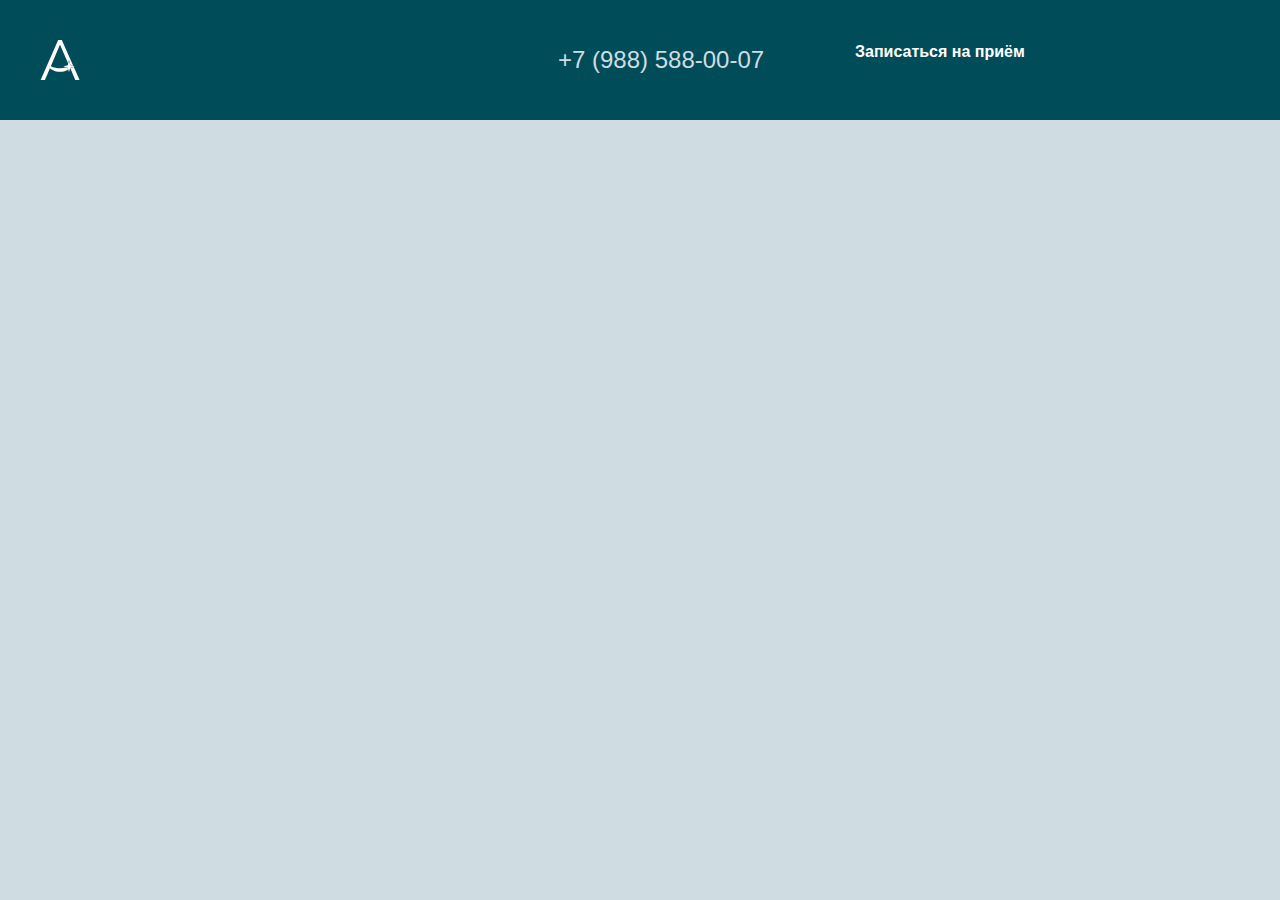
==== pages/index.html @ 353e7855 "1" ====
<!DOCTYPE html>
<html lang="ru">
<head>
    <meta charset="UTF-8">
    <meta http-equiv="X-UA-Compatible" content="IE=edge">
    <meta name="viewport" content="width=device-width, initial-scale=1.0">
    <title>Стоматология А - Главная</title>
    <link rel="stylesheet" href="style.css">
</head>
<body>
    <header>
        <div class="header__top"><!--level-one-->
            <a class="header-logo" href="#">
                <img src="svg/white_logo.svg" width="40px" height="40px" alt="Стоматология А">
            </a>
            <a class="phone-number" href="tel:+79885880007">+7 (988) 588-00-07</a>
            <button class="zapis zapis--primary">Записаться на приём</button>
        </div>
    </header>
</body>
</html>
---- pages/style.css ----
body{
    background-color: #CFDCE2;
}

.header__top{
    position: absolute;
    height: 120px;
    top: 0px;
    left: 0px;
    right: 0px;
    background-color: #004C59;
}

.header-logo{
    position: absolute;
    width: 40px;
    height: 40px;
    left: 40px;
    top: calc(50% - 40px/2);
}

.phone-number{
    position: absolute;
    width: 235px;
    height: 18px;
    left: 558px;
    top: 51px;

    font-family: 'Raleway', sans-serif;
    font-style: normal;
    font-weight: 400;
    font-size: 24px;
    line-height: 30px;

    leading-trim: both;
    text-edge: cap;
    display: flex;
    align-items: center;
    text-align: center;
    text-decoration: none;

    font-feature-settings: 'pnum' on, 'lnum' on;

    color: #CFDCE2;
}

.zapis {
    font-family: "Raleway", sans-serif;
    font-weight: 600;
    font-size: 16px;
    color: #fff;
    border: none;
    border-radius: 5px;
    cursor: pointer;
    padding: 15px 30px;
    transition: all 0.3s ease;
  }
  .zapis--primary {
    background-color: #004C59;
  }
  .zapis--primary:hover {
    background-color: #A3C4BC;
  }
  .zapis--primary:focus {
    outline: none;
    box-shadow: 0px 0px 0px 2px #BFD7B5;
  }
  .zapis--primary:active {
    background-color: #E7EFC5;
  }
  .zapis--primary:disabled {
    background-color: #F2DDA4;
    cursor: not-allowed;
  }
  @media screen and (max-width: 768px) {
    .zapis {
      font-size: 14px;
      padding: 10px 20px;
    }
  }
  @media screen and (max-width: 480px) {
    .zapis {
      font-size: 12px;
      padding: 8px 16px;
    }
  }
  .zapis--primary {
    margin-left: 825px;
    margin-top: 28px;
  }
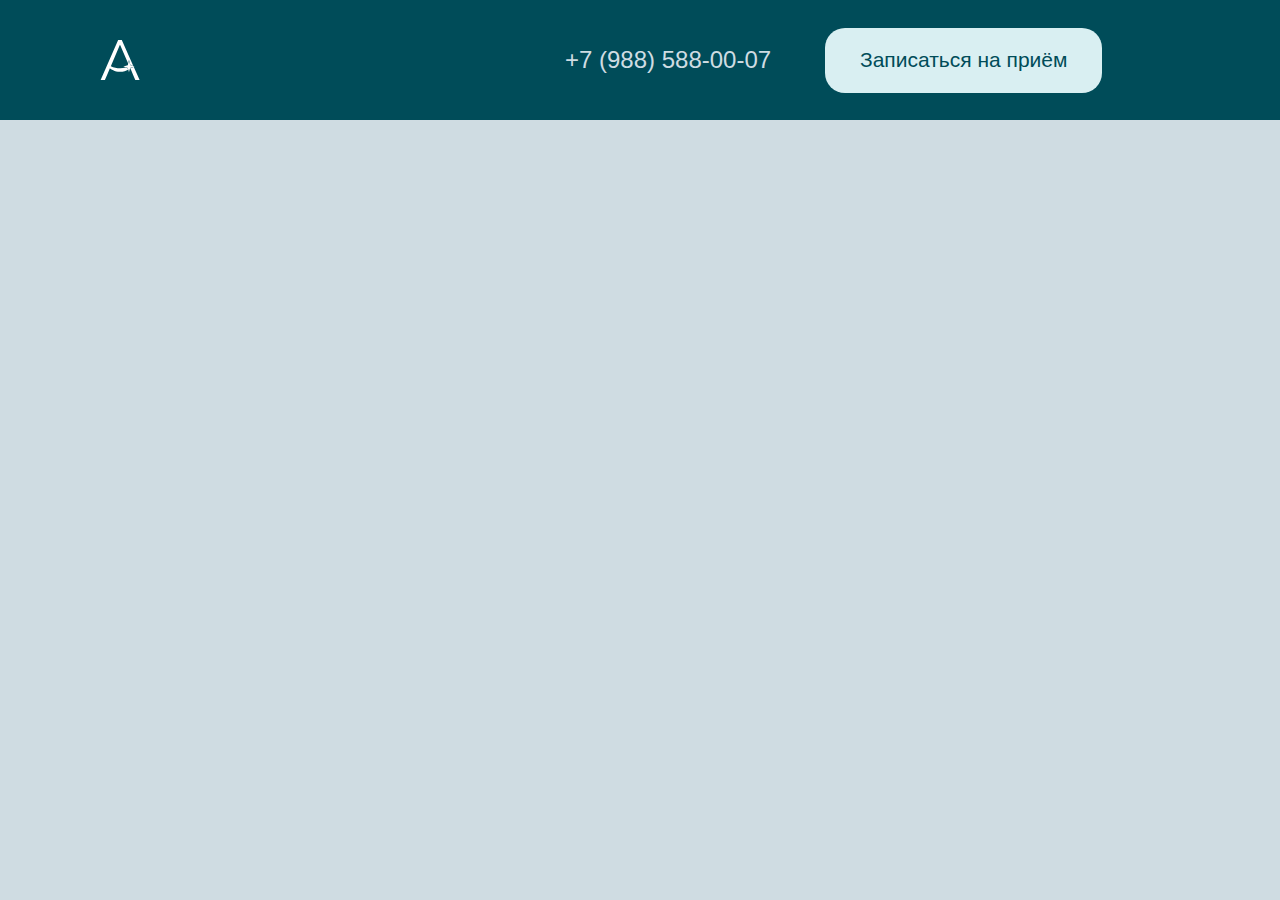
==== commit 7b1ab022: "Исправление хедера" ====
--- a/pages/index.html
+++ b/pages/index.html
@@ -1,21 +1,25 @@
-<!DOCTYPE html>
-<html lang="ru">
-<head>
-    <meta charset="UTF-8">
-    <meta http-equiv="X-UA-Compatible" content="IE=edge">
-    <meta name="viewport" content="width=device-width, initial-scale=1.0">
-    <title>Стоматология А - Главная</title>
-    <link rel="stylesheet" href="style.css">
-</head>
-<body>
-    <header>
-        <div class="header__top"><!--level-one-->
-            <a class="header-logo" href="#">
-                <img src="svg/white_logo.svg" width="40px" height="40px" alt="Стоматология А">
-            </a>
-            <a class="phone-number" href="tel:+79885880007">+7 (988) 588-00-07</a>
-            <button class="zapis zapis--primary">Записаться на приём</button>
-        </div>
-    </header>
-</body>
+<!DOCTYPE html>
+<html lang="ru">
+<head>
+    <meta charset="UTF-8">
+    <meta http-equiv="X-UA-Compatible" content="IE=edge">
+    <meta name="viewport" content="width=device-width, initial-scale=1.0">
+    <title>Стоматология А - Главная</title>
+    <link rel="stylesheet" href="style.css">
+</head>
+<body>
+    <header>
+        <div class="header__top"><!--level-one-->
+            <div class="container">
+                <div class="light_a">
+                    <a class="header-logo" href="#">
+                        <img src="svg/white_logo.svg" width="40px" height="40px" alt="Стоматология А">
+                    </a>
+                </div>
+                <a class="phone-number" href="tel:+79885880007">+7 (988) 588-00-07</a>
+                <button class="zapis zapis--primary">Записаться на приём</button>
+            </div>
+        </div>
+    </header>
+</body>
 </html>--- a/pages/style.css
+++ b/pages/style.css
@@ -1,90 +1,101 @@
-body{
-    background-color: #CFDCE2;
-}
-
-.header__top{
-    position: absolute;
-    height: 120px;
-    top: 0px;
-    left: 0px;
-    right: 0px;
-    background-color: #004C59;
-}
-
-.header-logo{
-    position: absolute;
-    width: 40px;
-    height: 40px;
-    left: 40px;
-    top: calc(50% - 40px/2);
-}
-
-.phone-number{
-    position: absolute;
-    width: 235px;
-    height: 18px;
-    left: 558px;
-    top: 51px;
-
-    font-family: 'Raleway', sans-serif;
-    font-style: normal;
-    font-weight: 400;
-    font-size: 24px;
-    line-height: 30px;
-
-    leading-trim: both;
-    text-edge: cap;
-    display: flex;
-    align-items: center;
-    text-align: center;
-    text-decoration: none;
-
-    font-feature-settings: 'pnum' on, 'lnum' on;
-
-    color: #CFDCE2;
-}
-
-.zapis {
-    font-family: "Raleway", sans-serif;
-    font-weight: 600;
-    font-size: 16px;
-    color: #fff;
-    border: none;
-    border-radius: 5px;
-    cursor: pointer;
-    padding: 15px 30px;
-    transition: all 0.3s ease;
-  }
-  .zapis--primary {
-    background-color: #004C59;
-  }
-  .zapis--primary:hover {
-    background-color: #A3C4BC;
-  }
-  .zapis--primary:focus {
-    outline: none;
-    box-shadow: 0px 0px 0px 2px #BFD7B5;
-  }
-  .zapis--primary:active {
-    background-color: #E7EFC5;
-  }
-  .zapis--primary:disabled {
-    background-color: #F2DDA4;
-    cursor: not-allowed;
-  }
-  @media screen and (max-width: 768px) {
-    .zapis {
-      font-size: 14px;
-      padding: 10px 20px;
-    }
-  }
-  @media screen and (max-width: 480px) {
-    .zapis {
-      font-size: 12px;
-      padding: 8px 16px;
-    }
-  }
-  .zapis--primary {
-    margin-left: 825px;
-    margin-top: 28px;
-  }+body{
+    background-color: #CFDCE2;
+}
+
+.header__top{
+    display: flex;
+    position: absolute;
+    height: 120px;
+    top: 0px;
+    left: 0px;
+    right: 0px;
+    background-color: #004C59;
+}
+
+.container{
+  display: flex;
+  align-items: center;
+}
+
+.header-logo{
+  display: block;
+  height: 40px;
+  width: 40px;
+}
+
+.light_a{
+    position: absolute;
+    width: 40px;
+    height: 40px;
+    left: 100px;
+    top: calc(50% - 40px/2);
+}
+
+.phone-number{
+    position: absolute;
+    width: 235px;
+    height: 18px;
+    left: 565px;
+
+    font-family: 'Raleway', sans-serif;
+    font-style: normal;
+    font-weight: 300;
+    font-size: 24px;
+
+    display: flex;
+    align-items: center;
+    text-align: center;
+    text-decoration: none;
+
+    font-feature-settings: 'pnum' on, 'lnum' on;
+
+    color: #CFDCE2;
+}
+
+.zapis {
+    display: flex;
+    align-items: center;
+    font-family: "Raleway", sans-serif;
+    font-weight: 500;
+    font-size: 21px;
+    color: #004C59;
+    border: none;
+    border-radius: 20px;
+    cursor: pointer;
+    padding: 15px 35px;
+    transition: all 0.3s ease;
+  }
+
+  .zapis--primary {
+    margin-left: 825px;
+    height: 65px;
+  }
+  .zapis--primary {
+    background-color: #D9EFF2;
+  }
+  .zapis--primary:hover {
+    background-color: #A3C4BC;
+  }
+  .zapis--primary:focus {
+    outline: none;
+    box-shadow: 0px 0px 0px 2px #BFD7B5;
+  }
+  .zapis--primary:active {
+    background-color: #E7EFC5;
+  }
+  .zapis--primary:disabled {
+    background-color: #F2DDA4;
+    cursor: not-allowed;
+  }
+  @media screen and (max-width: 768px) {
+    .zapis {
+      font-size: 14px;
+      padding: 10px 20px;
+    }
+  }
+  @media screen and (max-width: 480px) {
+    .zapis {
+      font-size: 12px;
+      padding: 8px 16px;
+    }
+  }
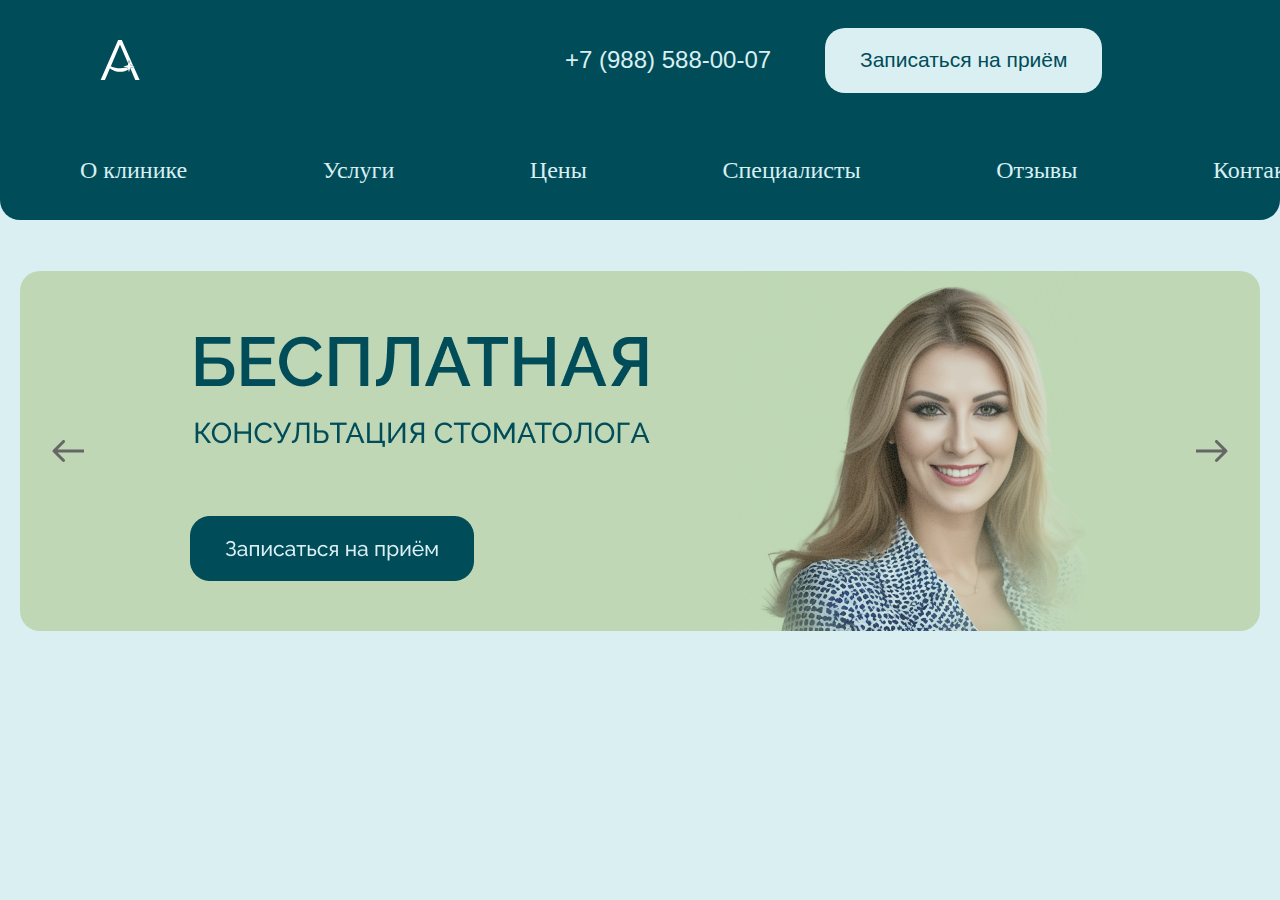
==== commit 7a0950fe: "Слайдер" ====
--- a/pages/index.html
+++ b/pages/index.html
@@ -9,7 +9,7 @@
 </head>
 <body>
     <header>
-        <div class="header__top"><!--level-one-->
+        <div class="header__top">
             <div class="container">
                 <div class="light_a">
                     <a class="header-logo" href="#">
@@ -20,6 +20,37 @@
                 <button class="zapis zapis--primary">Записаться на приём</button>
             </div>
         </div>
+        <div class="header__bottom">
+            <div class="container__bottom">
+                <div class="header__nav">
+                    <ul class="header__ul">
+                        <li class="header__li"><a class="a__header" href="#">О клинике</a></li>
+                        <li class="header__li"><a class="a__header" href="#">Услуги</a></li>
+                        <li class="header__li"><a class="a__header" href="#">Цены</a></li>
+                        <li class="header__li"><a class="a__header" href="#">Специалисты</a></li>
+                        <li class="header__li"><a class="a__header" href="#">Отзывы</a></li>
+                        <li class="header__li"><a class="a__header" href="#">Контакты</a></li>
+                      </ul>
+                </div>
+            </div>
+        </div>
     </header>
+
+    <div class="slider">
+        <div class="slider__img"></div>
+        <button class="slider__arrow slider__arrow--left">
+          <img src="svg/arrow.svg" width="32" height="24" alt="Previous slide">
+        </button>
+
+        <div class="slider__content">
+            <a class="a_slider__img" href="">
+                <img src="img/Slider-img1.png" alt="">
+            </a>
+          </div>
+
+        <button class="slider__arrow slider__arrow--right">
+          <img src="svg/arrow.svg" width="32" height="24" alt="Next slide">
+        </button>
+      </div>
 </body>
 </html>--- a/pages/style.css
+++ b/pages/style.css
@@ -1,5 +1,9 @@
 body{
-    background-color: #CFDCE2;
+    background-color: #D9EFF2;
+}
+
+header{
+  
 }
 
 .header__top{
@@ -9,7 +13,10 @@
     top: 0px;
     left: 0px;
     right: 0px;
+    flex-direction: column;
+    justify-content: center;
     background-color: #004C59;
+    z-index: 1;
 }
 
 .container{
@@ -49,11 +56,12 @@
 
     font-feature-settings: 'pnum' on, 'lnum' on;
 
-    color: #CFDCE2;
+    color: #D9EFF2;
 }
 
 .zapis {
     display: flex;
+    flex-wrap: nowrap;
     align-items: center;
     font-family: "Raleway", sans-serif;
     font-weight: 500;
@@ -99,3 +107,92 @@
       padding: 8px 16px;
     }
   }
+
+.header__bottom{
+  display: flex;
+  position: absolute;
+  height: 100px;
+  top: 120px;
+  left: 0px;
+  right: 0px;
+  flex-direction: column;
+  justify-content: center;
+  z-index: 1;
+
+  background: #004C59;
+  border-radius: 0px 0px 20px 20px;
+}
+
+.container__bottom{
+  position: absolute;
+  width: 1232px;
+  left: 80px;
+}
+
+.header__nav{
+  text-align: center;
+}
+
+.header__ul{
+  display: flex;
+  flex-direction: row;
+  align-items: center;
+  justify-content: space-between;
+  list-style: none;
+  margin: 0;
+  padding: 0;
+}
+
+.a__header{
+  color: #D9EFF2;
+  text-decoration: none;
+
+  font-family: 'Raleway';
+  font-style: normal;
+  font-weight: 300;
+  font-size: 24px;
+  line-height: 28px;
+}
+
+.slider {
+  position: relative;
+  top: 263px;
+  width: 1240px;
+  height: 360px;
+  margin: 0 auto;
+  background-color: #BFD7B5;
+  border-radius: 20px;
+}
+.slider__img {
+  position: absolute;
+  top: 0;
+  left: 0;
+  width: 100%;
+  height: 100%;
+}
+.slider__arrow {
+  position: absolute;
+  top: 50%;
+  transform: translateY(-50%);
+  width: 32px;
+  height: 24px;
+  padding: 0 32px;
+  background-color: transparent;
+  border: none;
+  cursor: pointer;
+}
+.slider__arrow--left {
+  left: 0;
+}
+.slider__arrow--right {
+  right: 0;
+  transform: translateY(-50%) scaleX(-1);
+}
+
+.slider__content {
+  position: absolute;
+  width: 901px;
+  height: 360px;
+  left: 170px;
+  top: 0px;
+}
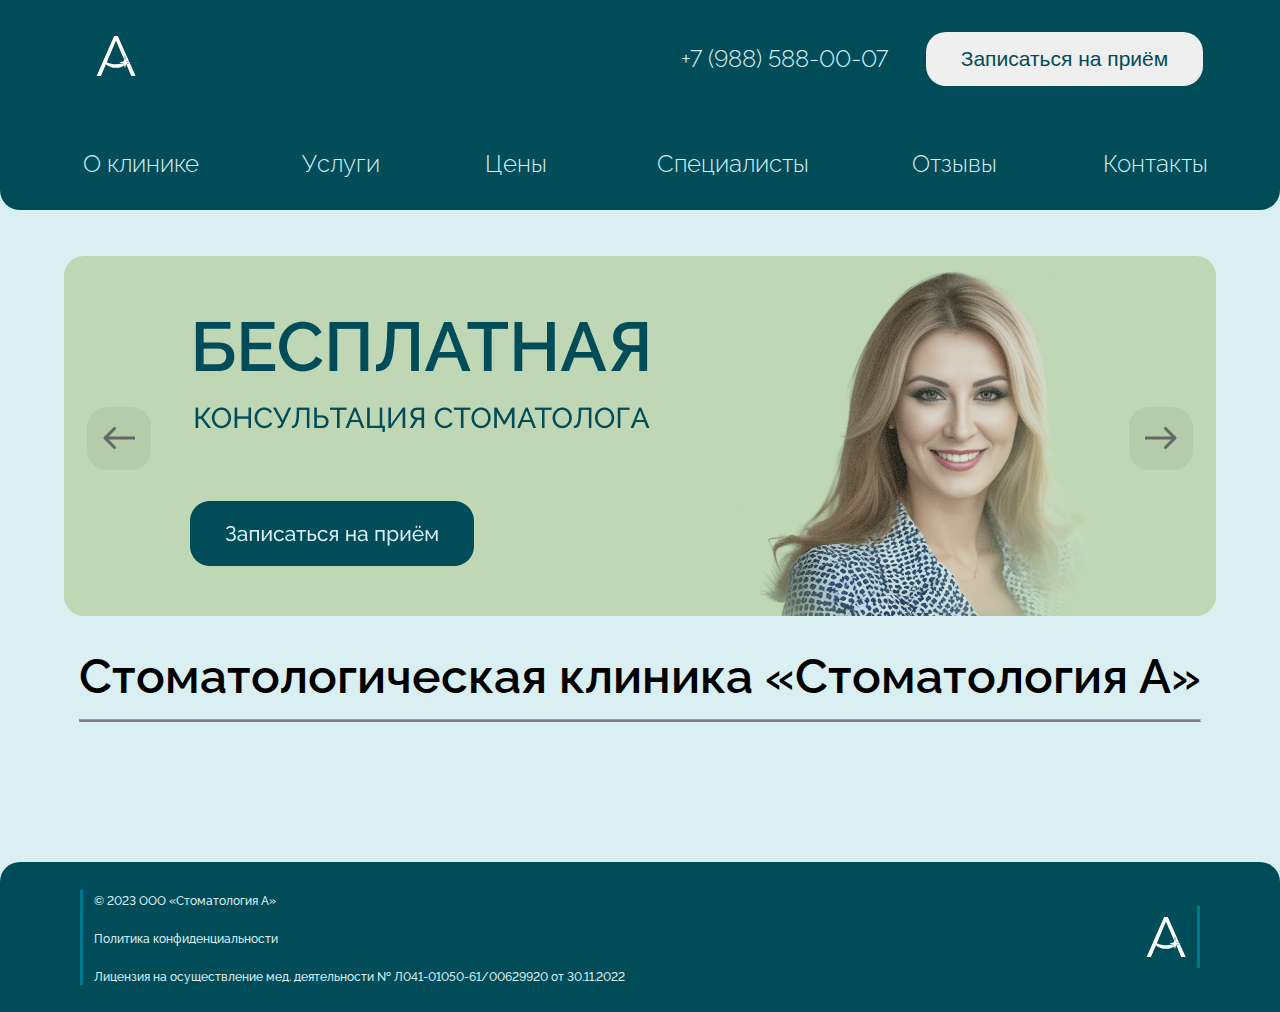
==== commit a503e634: "Обновлённый слайдер + футер" ====
--- a/pages/index.html
+++ b/pages/index.html
@@ -6,51 +6,79 @@
     <meta name="viewport" content="width=device-width, initial-scale=1.0">
     <title>Стоматология А - Главная</title>
     <link rel="stylesheet" href="style.css">
+    <link rel="preconnect" href="https://fonts.googleapis.com">
+    <link rel="preconnect" href="https://fonts.gstatic.com" crossorigin>
+    <link href="https://fonts.googleapis.com/css2?family=Raleway:wght@300;400;500;600;700&display=swap" rel="stylesheet">
 </head>
 <body>
     <header>
         <div class="header__top">
-            <div class="container">
-                <div class="light_a">
-                    <a class="header-logo" href="#">
+                <div class="wrap-logo">
+                    <a class="logo" href="#">
                         <img src="svg/white_logo.svg" width="40px" height="40px" alt="Стоматология А">
                     </a>
                 </div>
-                <a class="phone-number" href="tel:+79885880007">+7 (988) 588-00-07</a>
-                <button class="zapis zapis--primary">Записаться на приём</button>
-            </div>
+                <div class="header-contact">
+                    <a class="phone-number" href="tel:+79885880007">+7 (988) 588-00-07</a>
+                    <button class="zapis zapis--primary">Записаться на приём</button>
+                </div>
         </div>
+
         <div class="header__bottom">
-            <div class="container__bottom">
-                <div class="header__nav">
-                    <ul class="header__ul">
-                        <li class="header__li"><a class="a__header" href="#">О клинике</a></li>
-                        <li class="header__li"><a class="a__header" href="#">Услуги</a></li>
-                        <li class="header__li"><a class="a__header" href="#">Цены</a></li>
-                        <li class="header__li"><a class="a__header" href="#">Специалисты</a></li>
-                        <li class="header__li"><a class="a__header" href="#">Отзывы</a></li>
-                        <li class="header__li"><a class="a__header" href="#">Контакты</a></li>
-                      </ul>
-                </div>
-            </div>
+                <nav>
+                    <ul>
+                        <li><a href="#">О клинике</a></li>
+                        <li><a href="#">Услуги</a></li>
+                        <li><a href="#">Цены</a></li>
+                        <li><a href="#">Специалисты</a></li>
+                        <li><a href="#">Отзывы</a></li>
+                        <li><a href="#">Контакты</a></li>
+                    </ul>
+                </nav>
         </div>
     </header>
 
-    <div class="slider">
-        <div class="slider__img"></div>
-        <button class="slider__arrow slider__arrow--left">
-          <img src="svg/arrow.svg" width="32" height="24" alt="Previous slide">
-        </button>
+<main>
+    <!-- Основной блок слайдера -->
+<div class="slider">
+  
+    <!-- Первый слайд -->
+    <div class="item">
+        <a href="#"><img src="img\Slider-img1.png"></a>
+    </div>
+  
+    <!-- Второй слайд -->
+    <div class="item">
+        <a href="#"><img src="img\Slider-img2.png"></a>
+    </div>
+  
+    <!-- Третий слайд -->
+    <div class="item">
+        <a href="#"><img src="img\Slider-img3.png"></a>
+    </div>
+  
+    <!-- Кнопки-стрелочки -->
+    <a class="previous" onclick="previousSlide()"><img src="svg/arrow.svg" width="32" height="24" alt="Previous slide"></a>
+    <a class="next" onclick="nextSlide()"><img class="right-arrow" src="svg/arrow.svg" width="32" height="24" alt="Next slide"></a>
+</div>
+    <div class="heading">
+        <h1>Стоматологическая клиника «Стоматология А»</h1> <hr>
+    </div>
+    
+</main>
 
-        <div class="slider__content">
-            <a class="a_slider__img" href="">
-                <img src="img/Slider-img1.png" alt="">
-            </a>
-          </div>
+<footer>
+    <div class="footer__left">
+        <a href="">© 2023 ООО «Стоматология А»</a><br><br>
+        <a href="">Политика конфиденциальности</a><br><br>
+        <a href="">Лицензия на осуществление мед. деятельности № Л041-01050-61/00629920 от 30.11.2022</a>
+    </div>
 
-        <button class="slider__arrow slider__arrow--right">
-          <img src="svg/arrow.svg" width="32" height="24" alt="Next slide">
-        </button>
-      </div>
+    <div class="footer__right">
+        <img class="footer__logo" src="svg/white_logo.svg" width="40px" height="40px" alt="Стоматология А">
+    </div>
+</footer>
+
+<script src="slider.js"></script>
 </body>
 </html>--- a/pages/style.css
+++ b/pages/style.css
@@ -1,198 +1,229 @@
+html { font-size: 16px; }
+
 body{
     background-color: #D9EFF2;
+    margin: 0%;
+    font-family: 'Raleway', sans-serif;
+    width: -webkit-fill-available;
+}
+
+button{
+  white-space: nowrap;
 }
 
 header{
-  
-}
-
-.header__top{
-    display: flex;
-    position: absolute;
-    height: 120px;
-    top: 0px;
-    left: 0px;
-    right: 0px;
-    flex-direction: column;
-    justify-content: center;
-    background-color: #004C59;
-    z-index: 1;
-}
-
-.container{
-  display: flex;
-  align-items: center;
-}
-
-.header-logo{
-  display: block;
-  height: 40px;
-  width: 40px;
-}
-
-.light_a{
-    position: absolute;
-    width: 40px;
-    height: 40px;
-    left: 100px;
-    top: calc(50% - 40px/2);
-}
-
-.phone-number{
-    position: absolute;
-    width: 235px;
-    height: 18px;
-    left: 565px;
-
-    font-family: 'Raleway', sans-serif;
-    font-style: normal;
-    font-weight: 300;
-    font-size: 24px;
-
-    display: flex;
-    align-items: center;
-    text-align: center;
-    text-decoration: none;
-
-    font-feature-settings: 'pnum' on, 'lnum' on;
-
-    color: #D9EFF2;
-}
-
+  display: flex;
+  flex-direction: column;
+  justify-content: space-between;
+  align-items: center;
+  position: absolute;
+  top:0%;
+  width: -webkit-fill-available;
+  background-color: #004C59;
+  z-index: 1;
+  border-radius: 0px 0px 20px 20px;
+  margin-bottom: 10%;
+}
+
+.header__top, .header__bottom{
+  display: flex;
+  flex-direction: row;
+  align-items: center;
+  padding: 1rem;
+  padding-left: 6%;
+  padding-right: 6%;
+  width: inherit;
+  padding-top: 2.5%;
+}
+.wrap-logo{
+  flex: 1;
+}
+.header-contact{
+  display: flex;
+  flex: 2;
+  justify-content: flex-end;
+  align-items: center;
+}
 .zapis {
-    display: flex;
-    flex-wrap: nowrap;
-    align-items: center;
-    font-family: "Raleway", sans-serif;
-    font-weight: 500;
-    font-size: 21px;
-    color: #004C59;
-    border: none;
-    border-radius: 20px;
-    cursor: pointer;
-    padding: 15px 35px;
-    transition: all 0.3s ease;
-  }
-
-  .zapis--primary {
-    margin-left: 825px;
-    height: 65px;
-  }
-  .zapis--primary {
-    background-color: #D9EFF2;
-  }
-  .zapis--primary:hover {
-    background-color: #A3C4BC;
-  }
-  .zapis--primary:focus {
-    outline: none;
-    box-shadow: 0px 0px 0px 2px #BFD7B5;
-  }
-  .zapis--primary:active {
-    background-color: #E7EFC5;
-  }
-  .zapis--primary:disabled {
-    background-color: #F2DDA4;
-    cursor: not-allowed;
-  }
-  @media screen and (max-width: 768px) {
-    .zapis {
-      font-size: 14px;
-      padding: 10px 20px;
-    }
-  }
-  @media screen and (max-width: 480px) {
-    .zapis {
-      font-size: 12px;
-      padding: 8px 16px;
-    }
-  }
-
-.header__bottom{
-  display: flex;
-  position: absolute;
-  height: 100px;
-  top: 120px;
-  left: 0px;
-  right: 0px;
-  flex-direction: column;
-  justify-content: center;
-  z-index: 1;
-
-  background: #004C59;
-  border-radius: 0px 0px 20px 20px;
-}
-
-.container__bottom{
-  position: absolute;
-  width: 1232px;
-  left: 80px;
-}
-
-.header__nav{
-  text-align: center;
-}
-
-.header__ul{
+  display: flex;
+  flex-wrap: nowrap;
+  align-items: center;
+  font-weight: 500;
+  font-size: 21px;
+  color: #004C59;
+  border: none;
+  border-radius: 20px;
+  cursor: pointer;
+  padding: 15px 35px;
+  transition: all 0.3s ease;
+}
+
+
+
+header nav{
+  width: inherit;
+}
+header ul{
   display: flex;
   flex-direction: row;
   align-items: center;
   justify-content: space-between;
+  width: inherit;
   list-style: none;
-  margin: 0;
-  padding: 0;
-}
-
-.a__header{
+  padding-left: 0;
+}
+header a{
+  white-space: nowrap;
   color: #D9EFF2;
   text-decoration: none;
 
-  font-family: 'Raleway';
   font-style: normal;
   font-weight: 300;
   font-size: 24px;
   line-height: 28px;
-}
-
-.slider {
+
+  font-feature-settings: 'pnum' on, 'lnum' on;
+
+  margin-right: 5%;
+  margin-left: 5%;
+}
+
+
+
+/* Слайдер */
+.slider{
+  display: flex;
+  flex-direction: column;
+  align-items: center;
+  width: 100%;
   position: relative;
-  top: 263px;
-  width: 1240px;
+  margin: auto;
   height: 360px;
-  margin: 0 auto;
-  background-color: #BFD7B5;
-  border-radius: 20px;
-}
-.slider__img {
+  border-radius: 20px;
+  background: #BFD7B5;
+}
+/* Картинка масштабируется по отношению к родительскому элементу */
+.slider .item img {
+  object-fit: cover;
+  width: auto;
+  height: 360px;
+  border-radius: 20px;
+}
+/* Кнопки вперед и назад */
+.slider .previous, .slider .next {
+  cursor: pointer;
   position: absolute;
-  top: 0;
-  left: 0;
-  width: 100%;
-  height: 100%;
-}
-.slider__arrow {
+  top: 42%;
+  width: auto;
+  padding: 16px;
+  padding-top: 19px;
+  transition: 0.6s ease;
+  border-radius: 20px;
+  background-color: rgba(0, 0, 0, 0.05);
+}
+a.previous {
+  left: 2%;
+}
+.slider .next {
+  right: 2%;
+  border-radius: 20px;
+}
+.right-arrow {
+  transform: scaleX(-1);
+}
+/* При наведении на кнопки добавляем фон кнопок */
+.slider .previous:hover,
+.slider .next:hover {
+  background-color: rgba(0, 0, 0, 0.2);
+  border-radius: 20px;
+}
+/* Анимация слайдов */
+.slider .item {
+  animation-name: fade;
+  animation-duration: 1.5s;
+}
+@keyframes fade {
+  from {
+      opacity: 0.4
+  }
+  to {
+      opacity: 1
+  }
+}
+
+main {
+  display: flex;
+  flex-direction: column;
+  align-items: center;
+  align-content: center;
+  margin-top: 20%;
+  padding-left: 5%;
+  padding-right: 5%;
+}
+
+@media screen and (min-width: 1401px){
+  main {
+    margin-top: 16%;
+  }
+}
+
+.heading{
+  text-align: center;
+  font-size: 1.87vw;
+}
+
+.heading h1{
+  font-weight: 600;
+}
+
+hr {
+  position: relative;
+  border-bottom: solid 2px;
+  margin-top: -1.5%;
+}
+
+footer{
+  display: flex;
+  flex-direction: row;
+  justify-content: space-between;
+  align-items: center;
   position: absolute;
-  top: 50%;
-  transform: translateY(-50%);
-  width: 32px;
-  height: 24px;
-  padding: 0 32px;
-  background-color: transparent;
-  border: none;
-  cursor: pointer;
-}
-.slider__arrow--left {
-  left: 0;
-}
-.slider__arrow--right {
-  right: 0;
-  transform: translateY(-50%) scaleX(-1);
-}
-
-.slider__content {
-  position: absolute;
-  width: 901px;
-  height: 360px;
-  left: 170px;
-  top: 0px;
-}
+  width: -webkit-fill-available;
+  background-color: #004C59;
+  z-index: 1;
+  border-radius: 20px 20px 0px 0px;
+  margin-top: 10%;
+  padding: 17px 80px;
+  gap: 20px;
+  height: 116px;
+}
+.footer__left{
+  flex: 1;
+  border-left: 3px solid #00798F;
+}
+.footer__right{
+  position: relative;
+  flex: 1;
+  border-right: 3px solid #00798F;
+  text-align: right;
+  padding-top: 1%;
+  padding-bottom: 1%;
+}
+footer img{
+  margin-right: 2%;
+  vertical-align: middle;
+}
+footer a{
+  white-space: nowrap;
+  color: #D9EFF2;
+  text-decoration: none;
+
+  font-style: normal;
+  font-weight: 500;
+  font-size: 12px;
+  line-height: 14px;
+
+  font-feature-settings: 'pnum' on, 'lnum' on;
+
+  margin-left: 2%;
+}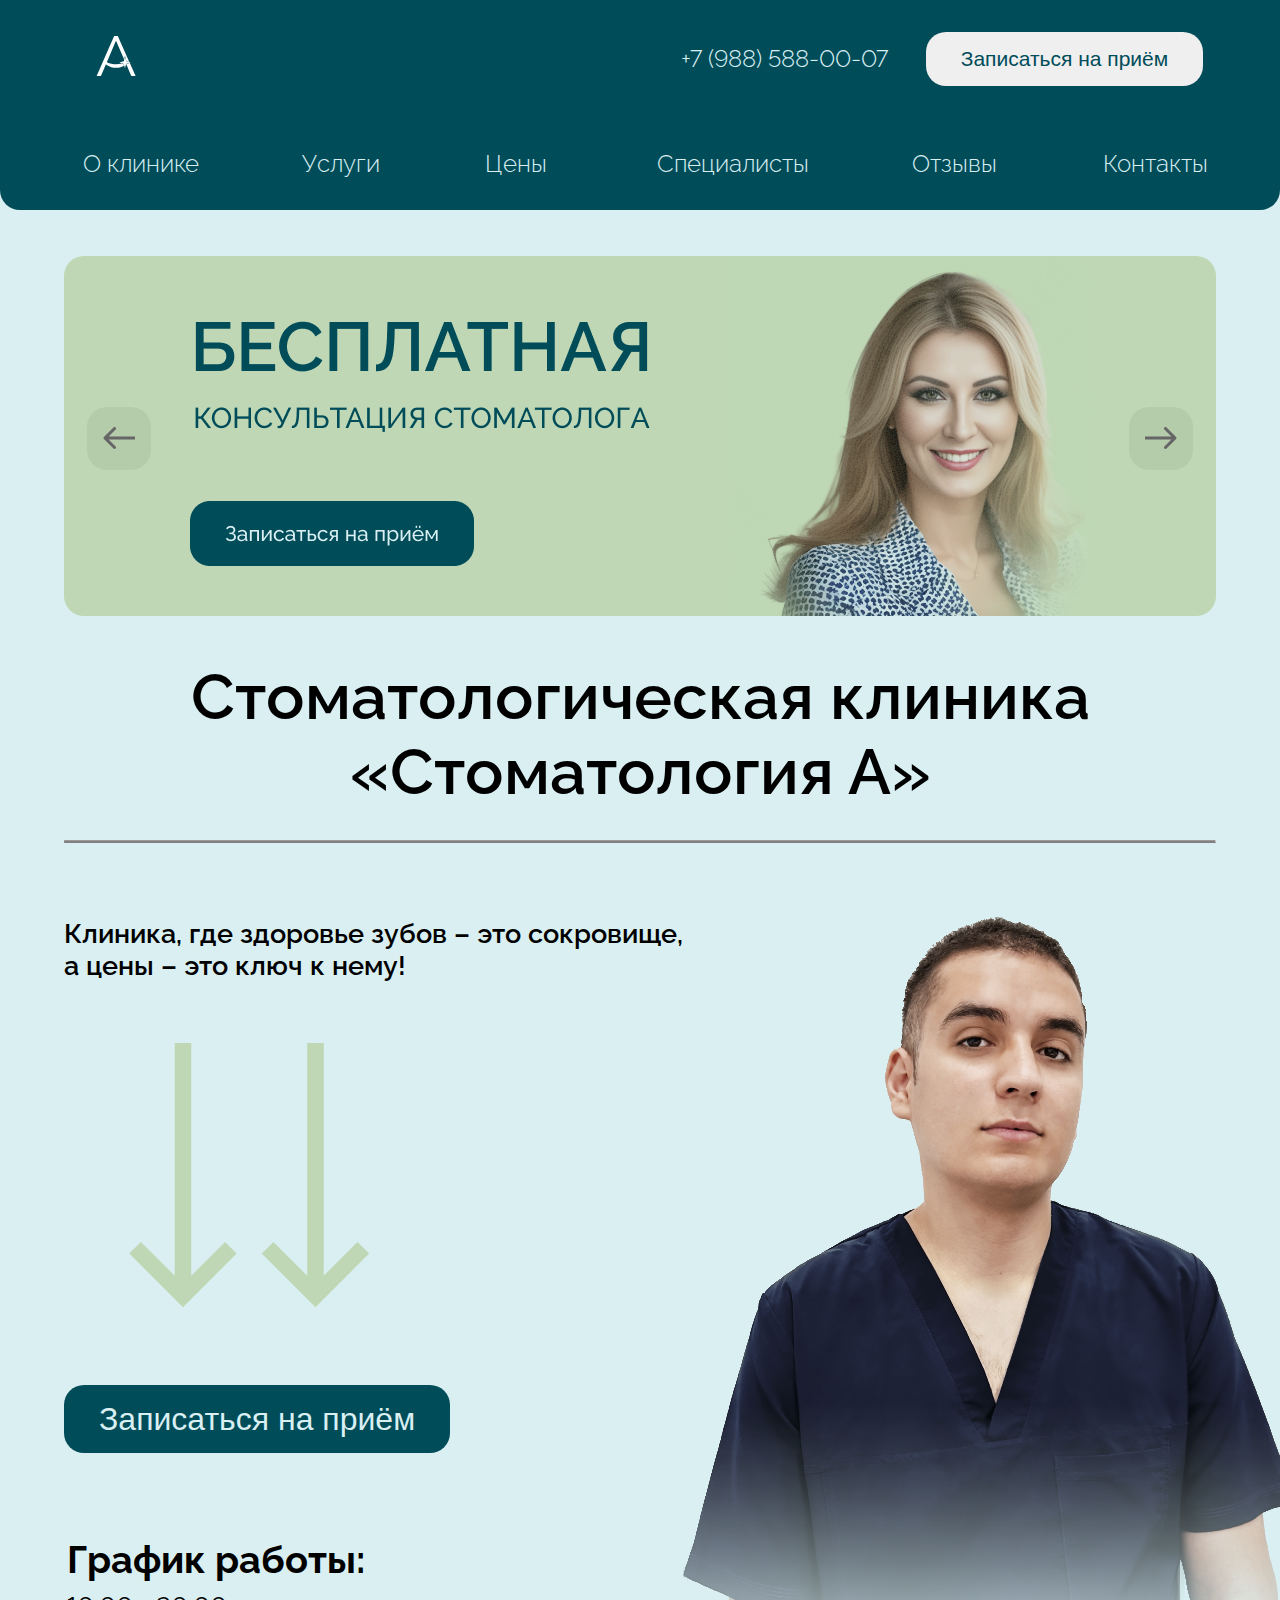
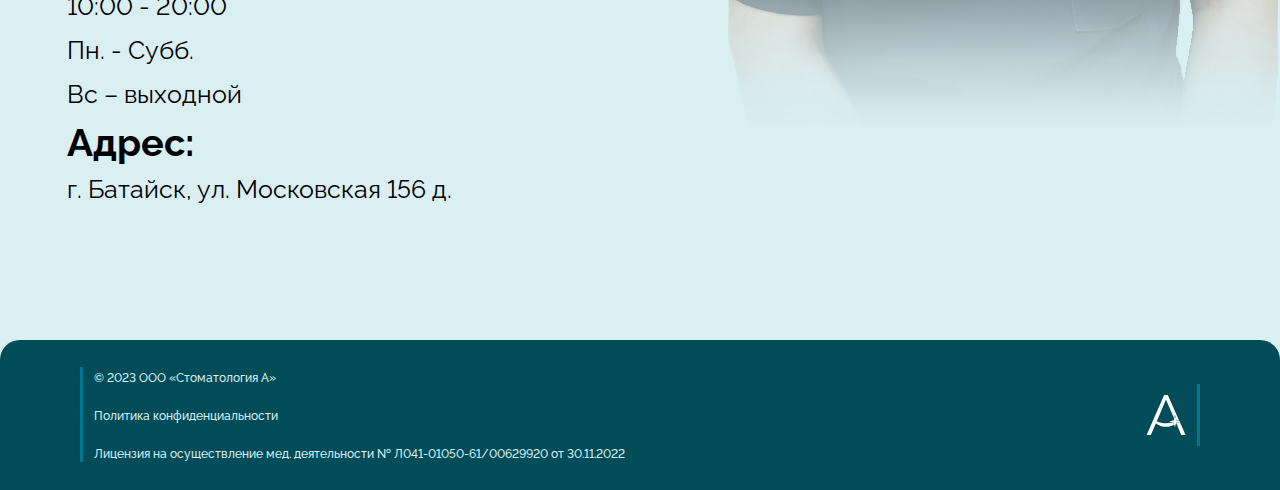
==== commit 37867253: "Главная. Блок - 1" ====
--- a/pages/index.html
+++ b/pages/index.html
@@ -20,7 +20,7 @@
                 </div>
                 <div class="header-contact">
                     <a class="phone-number" href="tel:+79885880007">+7 (988) 588-00-07</a>
-                    <button class="zapis zapis--primary">Записаться на приём</button>
+                    <button class="zapis">Записаться на приём</button>
                 </div>
         </div>
 
@@ -40,31 +40,86 @@
 
 <main>
     <!-- Основной блок слайдера -->
-<div class="slider">
-  
-    <!-- Первый слайд -->
-    <div class="item">
-        <a href="#"><img src="img\Slider-img1.png"></a>
+    <div class="slider">
+    
+        <!-- Первый слайд -->
+        <div class="item">
+            <a href="#"><img src="img\Slider-img1.png"></a>
+        </div>
+    
+        <!-- Второй слайд -->
+        <div class="item">
+            <a href="#"><img src="img\Slider-img2.png"></a>
+        </div>
+    
+        <!-- Третий слайд -->
+        <div class="item">
+            <a href="#"><img src="img\Slider-img3.png"></a>
+        </div>
+    
+        <!-- Кнопки-стрелочки -->
+        <a class="previous" onclick="previousSlide()"><img src="svg/arrow.svg" width="32" height="24" alt="Previous slide"></a>
+        <a class="next" onclick="nextSlide()"><img class="right-arrow" src="svg/arrow.svg" width="32" height="24" alt="Next slide"></a>
     </div>
-  
-    <!-- Второй слайд -->
-    <div class="item">
-        <a href="#"><img src="img\Slider-img2.png"></a>
-    </div>
-  
-    <!-- Третий слайд -->
-    <div class="item">
-        <a href="#"><img src="img\Slider-img3.png"></a>
-    </div>
-  
-    <!-- Кнопки-стрелочки -->
-    <a class="previous" onclick="previousSlide()"><img src="svg/arrow.svg" width="32" height="24" alt="Previous slide"></a>
-    <a class="next" onclick="nextSlide()"><img class="right-arrow" src="svg/arrow.svg" width="32" height="24" alt="Next slide"></a>
-</div>
-    <div class="heading">
+
+    <article class="heading">
         <h1>Стоматологическая клиника «Стоматология А»</h1> <hr>
-    </div>
+    </article>
     
+    <section class="agitation">
+        <div class="agitation__left">
+            <div class="agitation__top-left">
+                <span class="subheading">Клиника, где здоровье зубов – это сокровище,<br>
+                    а цены – это ключ к нему!</span>
+                <div class="img-btn">
+                    <img src="svg/fluent-mdl2_double-down-arrow.svg" alt="">
+                    <button class="zapis zapis--primary">Записаться на приём</button>
+                </div>
+            </div>
+
+            <div>
+                <article class="working-time">
+                    <table>
+                        <thead>
+                            <tr>
+                                <td>График работы:</td>
+                            </tr>
+                        </thead>
+                        <tbody>
+                            <tr>
+                                <td>10:00 - 20:00</td>
+                              </tr>
+                              <tr>
+                                <td>Пн. - Субб.</td>
+                              </tr>
+                              <tr>
+                                <td>Вс – выходной</td>
+                              </tr>
+                        </tbody>
+                    </table>
+                </article>
+                <article class="adress">
+                    <table>
+                        <thead>
+                            <tr>
+                                <td>Адрес:</td>
+                            </tr>
+                        </thead>
+                        <tbody>
+                            <tr>
+                                <td>г. Батайск, ул. Московская 156 д.</td>
+                              </tr>
+                        </tbody>
+                    </table>
+
+                </article>
+            </div>
+        </div>
+
+        <div class="doctor__container">
+            <img class="doctor" src="img/doctor1_crop.png" alt="Доктор">
+        </div>
+    </section>
 </main>
 
 <footer>
--- a/pages/style.css
+++ b/pages/style.css
@@ -1,4 +1,5 @@
-html { font-size: 16px; }
+html { font-size: 16px;
+  font-feature-settings: 'pnum' on, 'lnum' on; }
 
 body{
     background-color: #D9EFF2;
@@ -161,25 +162,103 @@
   padding-right: 5%;
 }
 
-@media screen and (min-width: 1401px){
-  main {
-    margin-top: 16%;
-  }
-}
-
 .heading{
   text-align: center;
-  font-size: 1.87vw;
+  font-size: 2.5vw;
+  margin-bottom: 5%;
+  width: -webkit-fill-available;
 }
 
 .heading h1{
   font-weight: 600;
+  width: inherit;
 }
 
 hr {
   position: relative;
   border-bottom: solid 2px;
-  margin-top: -1.5%;
+  margin-top: -1%;
+}
+
+.agitation{
+  display: flex;
+  flex-direction: row;
+  height: 895px;
+  width: -webkit-fill-available;
+}
+
+.agitation__left{
+  display: flex;
+  flex-direction: column;
+  justify-content: space-between;
+}
+
+.agitation__left .agitation__top-left{
+  display: flex;
+  flex-direction: column;
+  align-items: flex-start;
+  width: inherit;
+}
+
+.agitation__top-left{
+  display: flex;
+  flex-direction: column;
+  justify-content: space-between;
+}
+
+.agitation__top-left img{
+  margin-bottom: 20%;
+}
+
+.agitation__top-left .zapis{
+  font-style: normal;
+  font-weight: 500;
+  font-size: 32px;
+  line-height: 38px;
+  color: #D9EFF2;
+  background: #004C59;
+}
+
+.subheading{
+  display: block;
+  white-space: nowrap;
+  width: -webkit-fill-available;
+  text-align: left;
+  font-size: 1.7rem;
+  font-weight: 600;
+  margin-bottom: 10%;
+}
+
+.img-btn{
+  display: flex;
+  flex-direction: column;
+  align-items: center;
+  margin-bottom: 12%;
+}
+
+table{
+  font-style: normal;
+  font-weight: 400;
+  font-size: 25px;
+  line-height: 160%;
+}
+
+thead{
+  font-style: normal;
+  font-weight: 700;
+  font-size: 38px;
+  line-height: 45px;
+}
+
+.agitation__left img{
+  width: 265px;
+  height: 265px;
+}
+
+.doctor{
+  width: 613px;
+  height: 811px;
+  filter: grayscale(0.3);
 }
 
 footer{
@@ -226,4 +305,14 @@
   font-feature-settings: 'pnum' on, 'lnum' on;
 
   margin-left: 2%;
+}
+
+@media screen and (min-width: 1401px){
+  main {
+    margin-top: 16%;
+  }
+
+  .agitation{
+    height: 1132px;
+  }
 }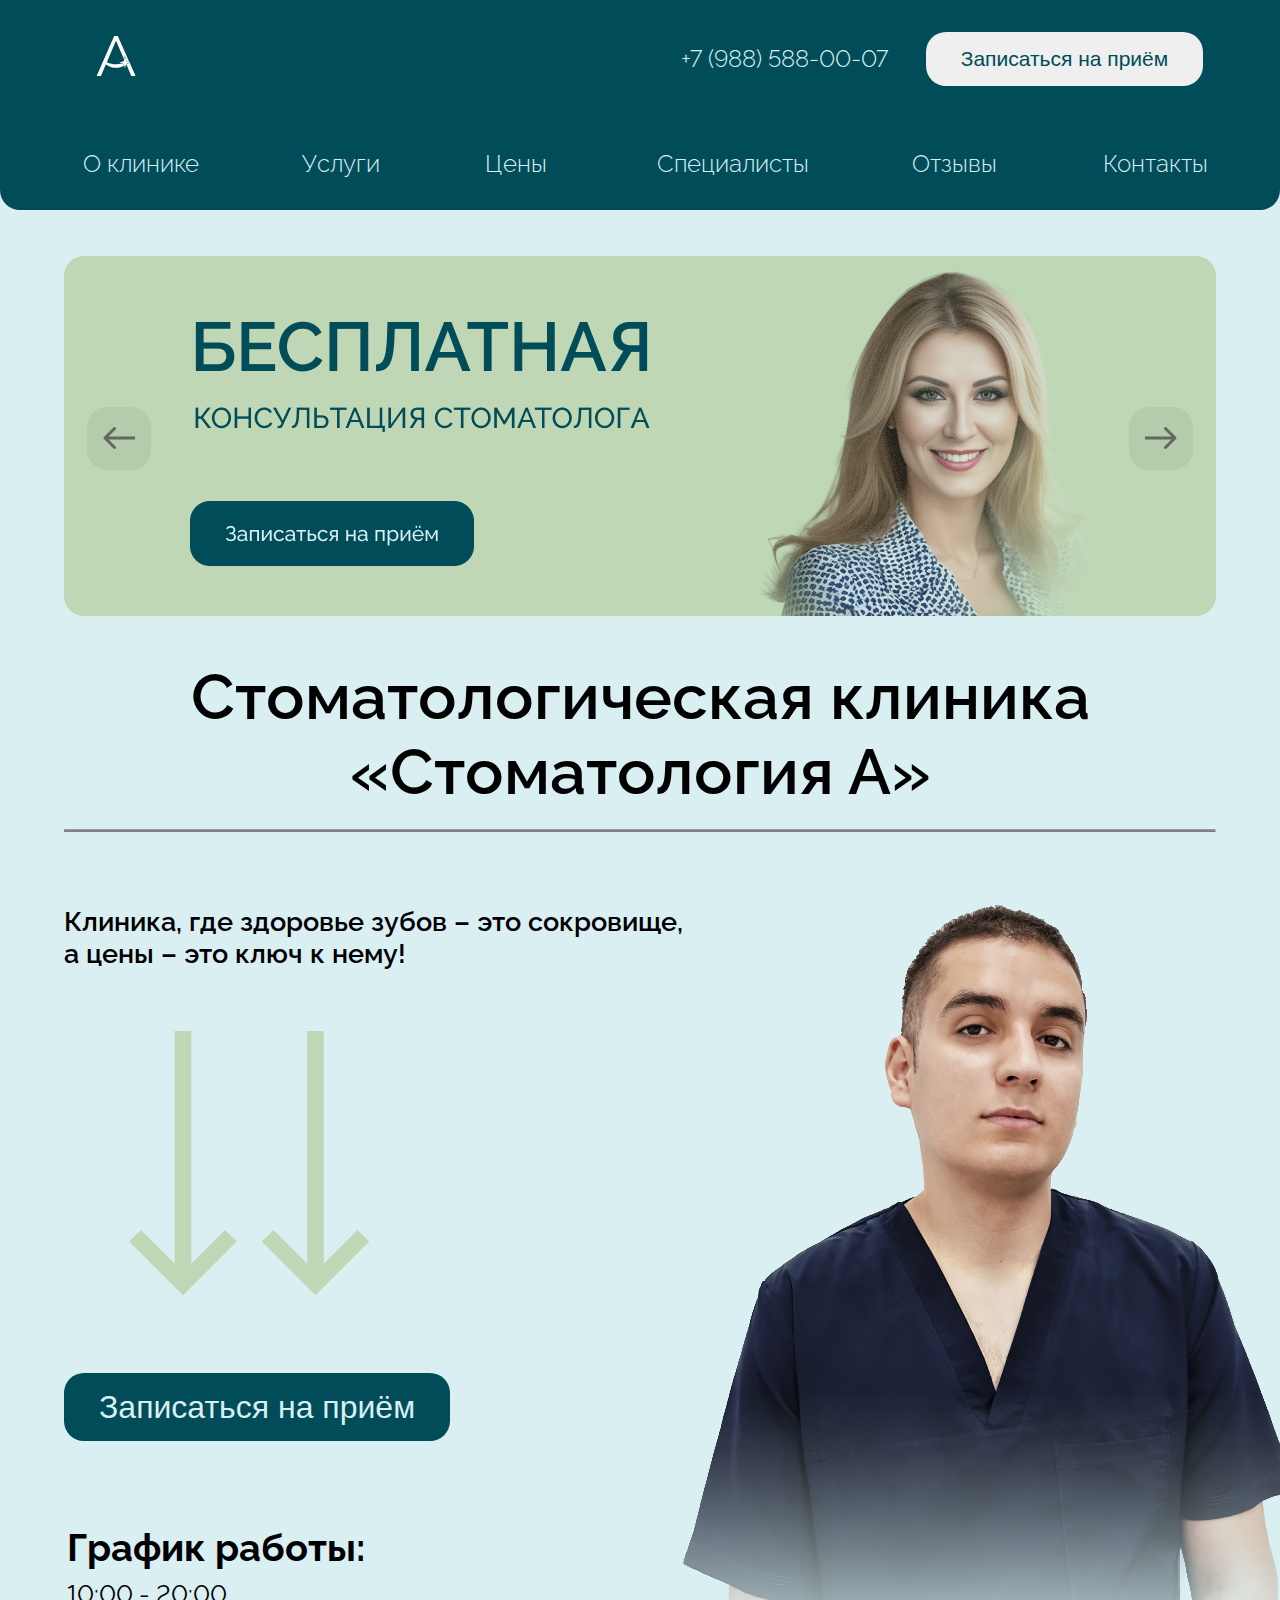
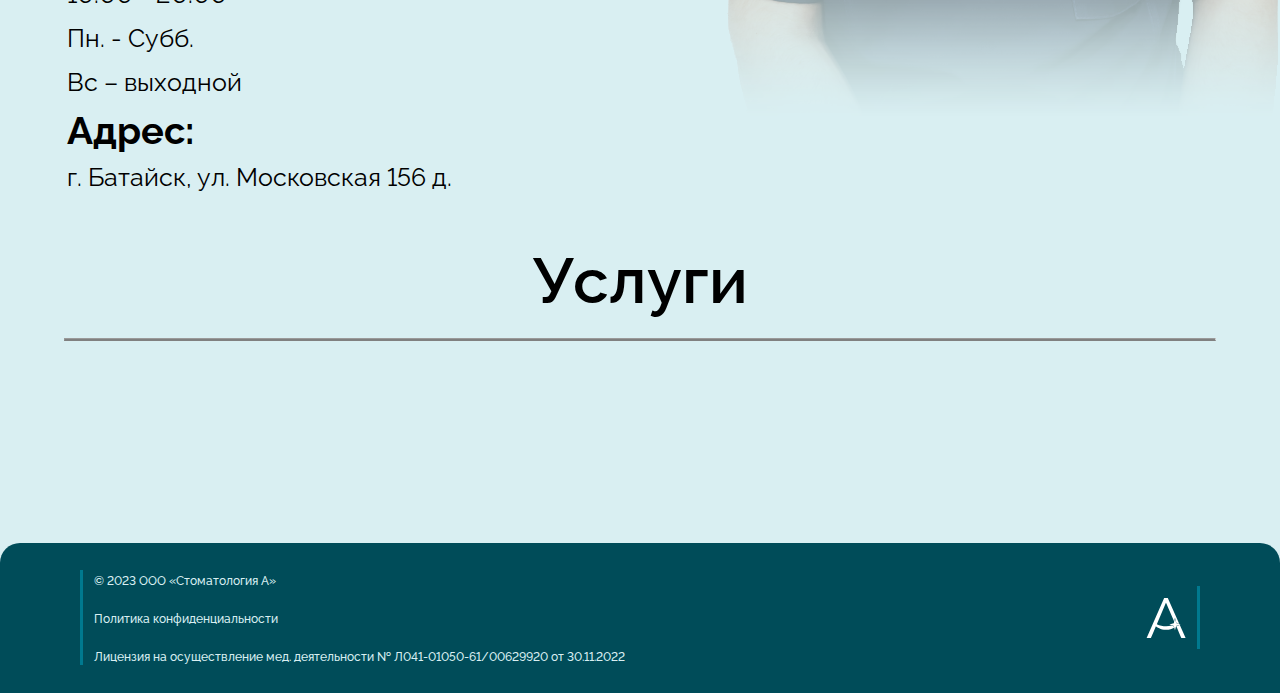
==== commit 8f1b6076: "Проверка GitHub Pages - 1" ====
--- a/pages/index.html
+++ b/pages/index.html
@@ -120,6 +120,10 @@
             <img class="doctor" src="img/doctor1_crop.png" alt="Доктор">
         </div>
     </section>
+
+    <article class="heading">
+        <h1>Услуги</h1> <hr>
+    </article>
 </main>
 
 <footer>
--- a/pages/style.css
+++ b/pages/style.css
@@ -177,7 +177,7 @@
 hr {
   position: relative;
   border-bottom: solid 2px;
-  margin-top: -1%;
+  margin-top: -2%;
 }
 
 .agitation{
@@ -315,4 +315,7 @@
   .agitation{
     height: 1132px;
   }
+  .doctor{
+    margin-left: -30%;
+  }
 }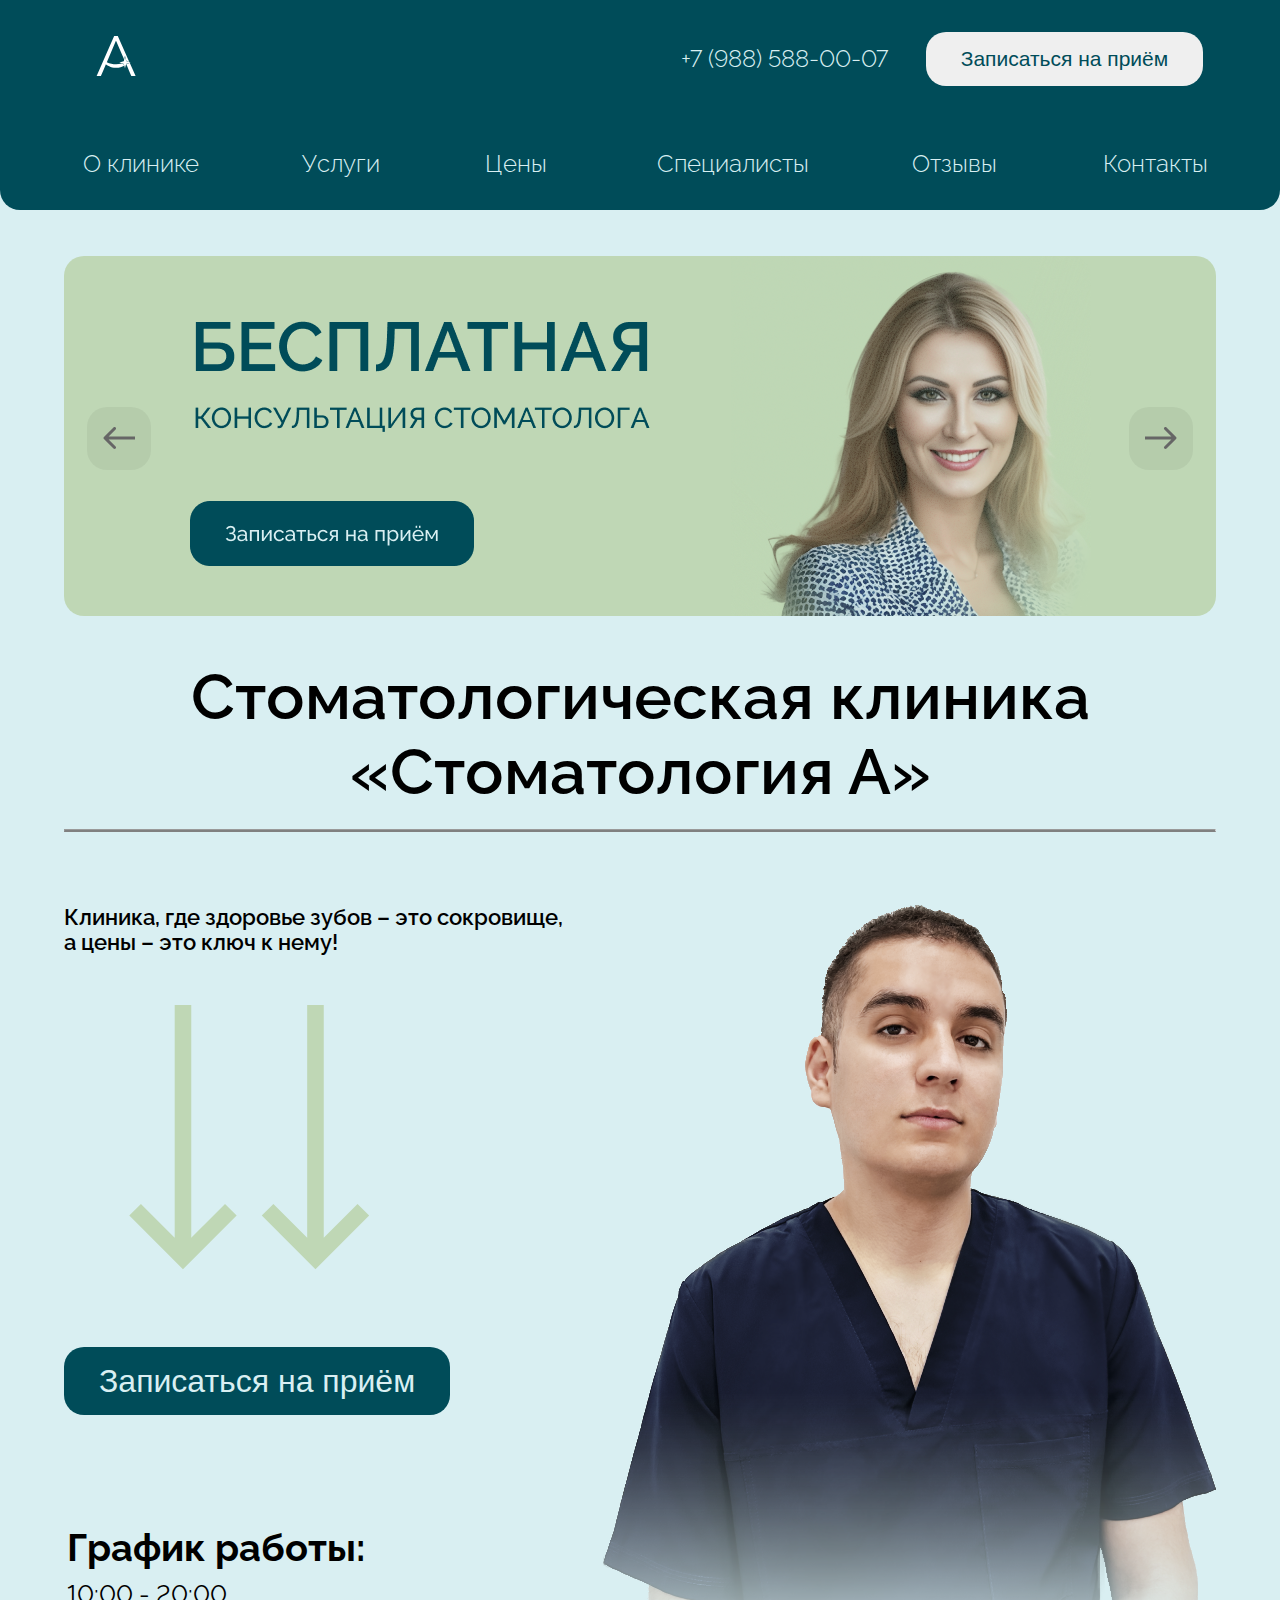
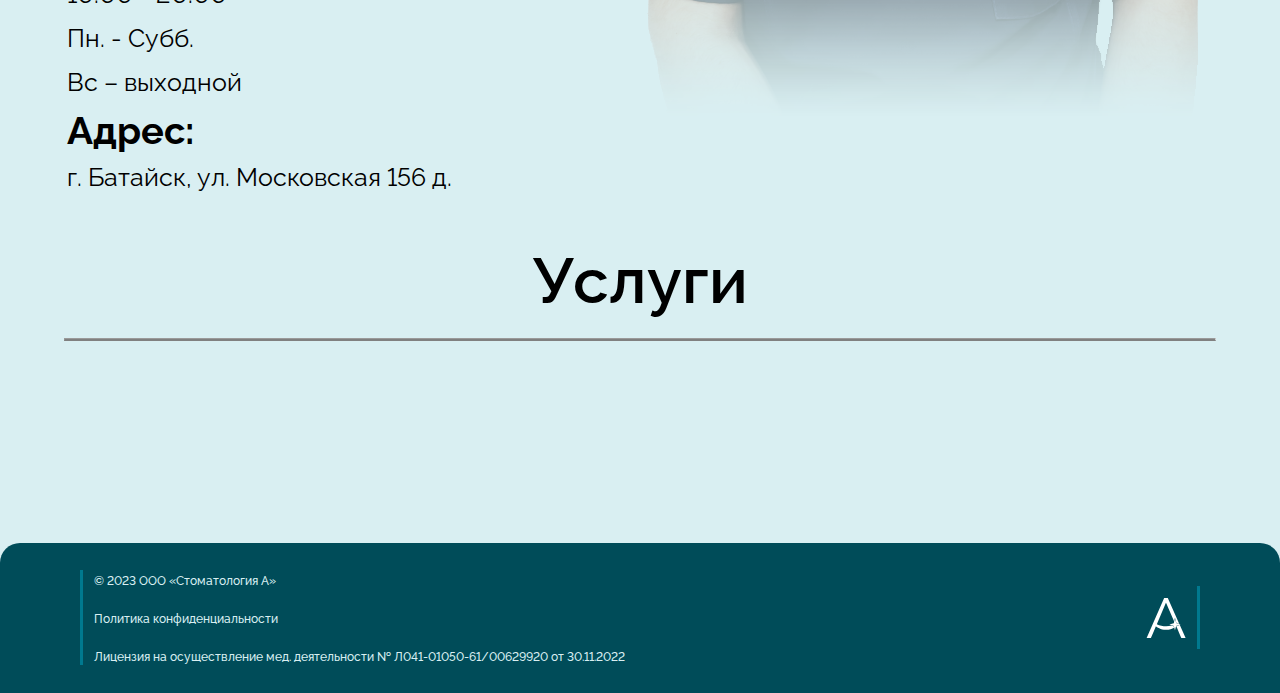
==== commit 88a36b5f: "Модальное окно" ====
--- a/pages/index.html
+++ b/pages/index.html
@@ -44,17 +44,17 @@
     
         <!-- Первый слайд -->
         <div class="item">
-            <a href="#"><img src="img\Slider-img1.png"></a>
+            <a class="zapis__a" href="#"><img src="img\Slider-img1.png"></a>
         </div>
     
         <!-- Второй слайд -->
         <div class="item">
-            <a href="#"><img src="img\Slider-img2.png"></a>
+            <a class="zapis__a" href="#"><img src="img\Slider-img2.png"></a>
         </div>
     
         <!-- Третий слайд -->
         <div class="item">
-            <a href="#"><img src="img\Slider-img3.png"></a>
+            <a class="zapis__a" href="#"><img src="img\Slider-img3.png"></a>
         </div>
     
         <!-- Кнопки-стрелочки -->
@@ -124,7 +124,29 @@
     <article class="heading">
         <h1>Услуги</h1> <hr>
     </article>
+
+    <section class="service">
+
+
+    </section>
+
+    <div class="modal">
+        <div class="modal-content">
+        <button class="close-btn">&times;</button>
+        <h2>Запись на приём</h2>
+        <p>Пожалуйста, укажите Ваш номер телефона и мы обязательно свяжемся с Вами</p>
+        <form>
+            <input type="text" placeholder="Ваше имя (не обязательно)">
+            <input type="tel" placeholder="Номер телефона +7 (XXX) XXX XX XX" pattern="\+7 \(\d{3}\) \d{3} \d{2} \d{2}" required>
+            <button type="submit" class="booking-btn" disabled>Отправить</button>
+        </form>
+        <p>Нажимая на кнопку вы подтверждаете, что прочитали <br> и соглашаетесь с политикой обработки персональных данных.</p>
+        </div>
+    </div>
+
+
 </main>
+
 
 <footer>
     <div class="footer__left">
@@ -139,5 +161,6 @@
 </footer>
 
 <script src="slider.js"></script>
+<script src="modal.js"></script>
 </body>
 </html>--- a/pages/style.css
+++ b/pages/style.css
@@ -183,6 +183,7 @@
 .agitation{
   display: flex;
   flex-direction: row;
+  justify-content: space-between;
   height: 895px;
   width: -webkit-fill-available;
 }
@@ -212,7 +213,6 @@
 
 .agitation__top-left .zapis{
   font-style: normal;
-  font-weight: 500;
   font-size: 32px;
   line-height: 38px;
   color: #D9EFF2;
@@ -224,7 +224,7 @@
   white-space: nowrap;
   width: -webkit-fill-available;
   text-align: left;
-  font-size: 1.7rem;
+  font-size: 1.7vw;
   font-weight: 600;
   margin-bottom: 10%;
 }
@@ -260,6 +260,90 @@
   height: 811px;
   filter: grayscale(0.3);
 }
+
+
+/* CSS */
+.modal {
+  position: fixed;
+  top: 0;
+  left: 0;
+  width: 100%;
+  height: 100%;
+  background-color: rgba(0, 0, 0, 0.5);
+  display: none;
+  justify-content: center;
+  align-items: center;
+}
+
+.modal-content {
+  background-color: #D9EFF2;
+  color: #004C59;
+  width: 40%;
+  height: auto;
+  padding: 20px;
+  text-align: center;
+  font-size: inherit;
+  border-radius: 10px;
+  transition: all 0.3s ease;
+  position: relative;
+}
+
+.modal-content .close-btn {
+  position: absolute;
+  top: 10px;
+  right: 10px;
+  width: 40px;
+  height: 40px;
+  font-size: 30px;
+  font-weight: bold;
+  color: #004C59;
+  background-color: transparent;
+  border: none;
+  cursor: pointer;
+}
+
+.modal-content .close-btn:hover {
+  color: #BFD7B5;
+}
+
+.modal-content h2 {
+  margin-top: 0;
+}
+
+.modal-content form {
+  display: flex;
+  flex-direction: column;
+  align-items: center;
+  margin-top: 20px;
+}
+
+.modal-content input {
+  width: 100%;
+  padding: 10px;
+  margin-top: 10px;
+  border-radius: 5px;
+  border: none;
+}
+
+.modal-content button {
+  background-color: #004C59;
+  color: #D9EFF2;
+  padding: 10px 20px;
+  margin-top: 20px;
+  border: none;
+  border-radius: 5px;
+  cursor: pointer;
+}
+
+.modal-content button:disabled {
+  opacity: 0.5;
+  cursor: not-allowed;
+}
+
+.modal-content p:last-child {
+  margin-bottom: 0;
+}
+
 
 footer{
   display: flex;
@@ -310,12 +394,28 @@
 @media screen and (min-width: 1401px){
   main {
     margin-top: 16%;
+    padding-left: 10%;
+    padding-right: 10%;
+  }
+
+  .zapis{
+    padding: 1em 2.3em;
+  }
+
+  .heading{
+    font-size: 2.25vw;
+  }
+
+  .doctor{
+    height: 960px;
+    width: auto;
   }
 
   .agitation{
-    height: 1132px;
-  }
-  .doctor{
-    margin-left: -30%;
+    height: auto;
+  }
+
+  .agitation__left article{
+    margin-top: 5%;
   }
 }